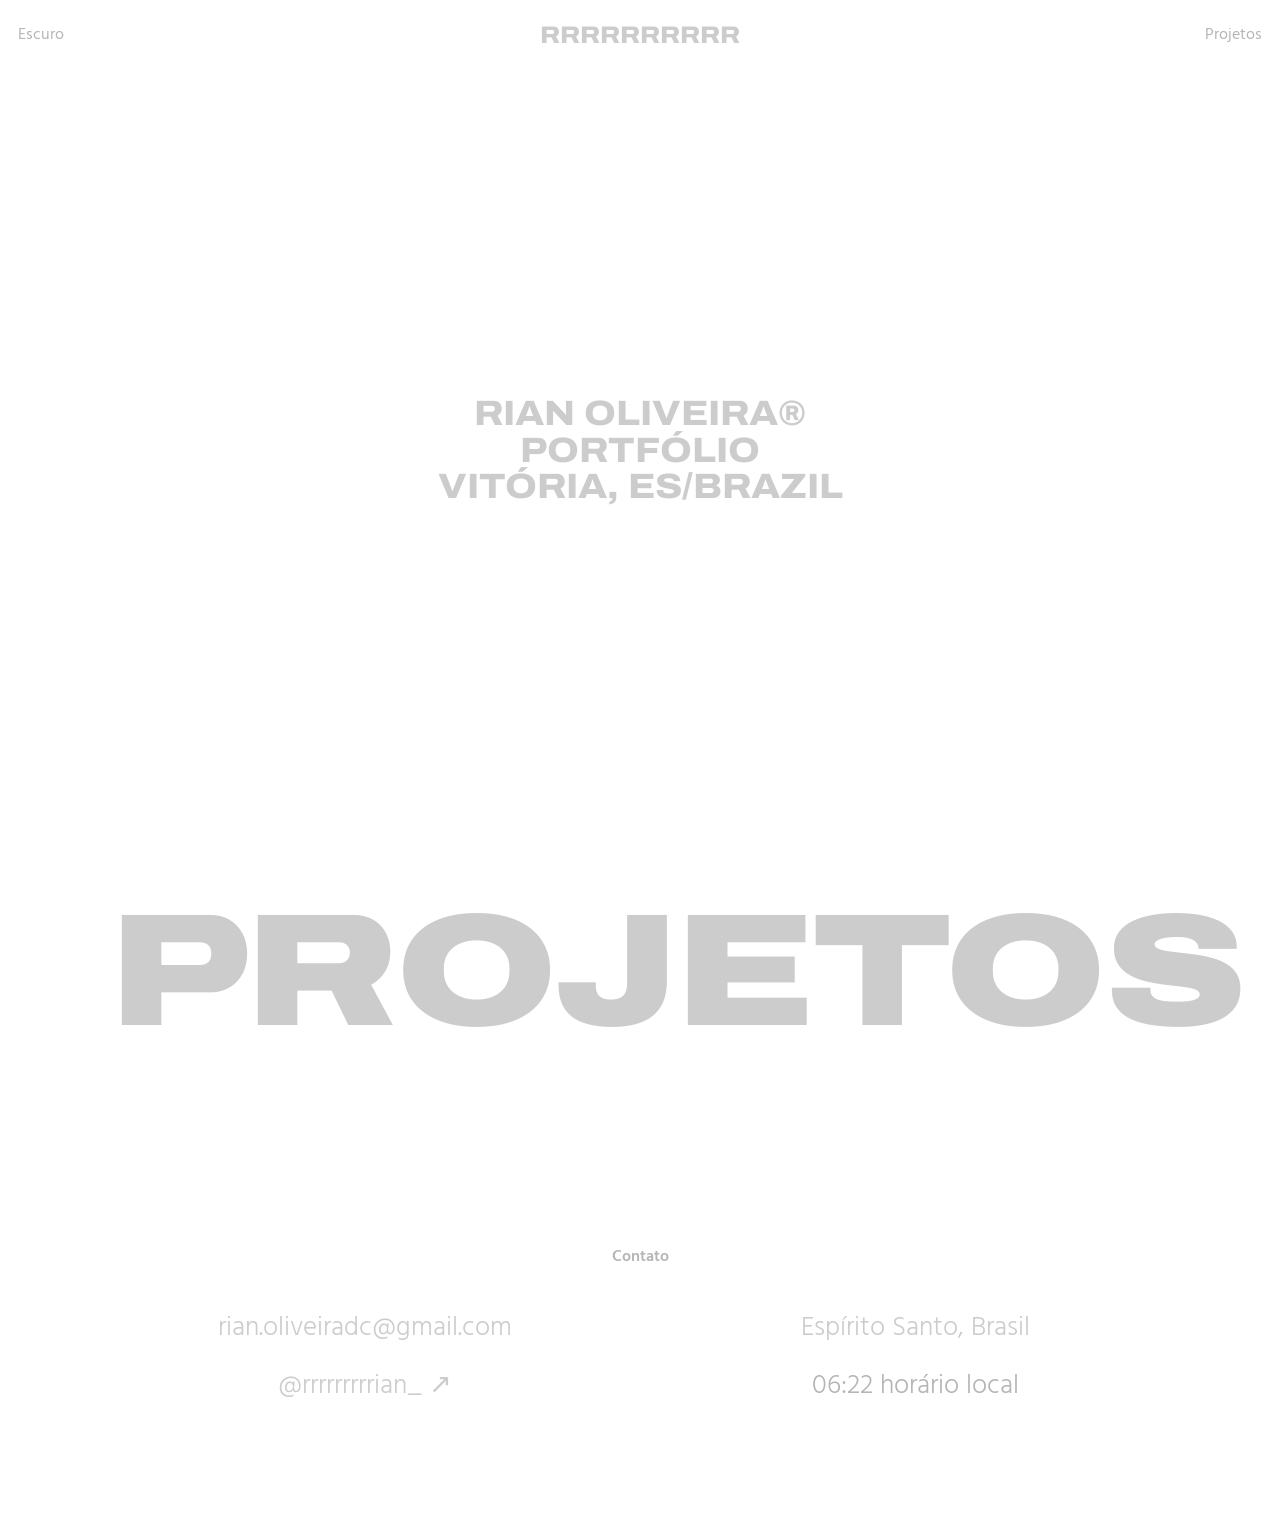
==== index.html @ 7801454f "Add files via upload" ====
<!DOCTYPE html>
<html lang="pt-BR">
<head>
<meta charset="UTF-8"><meta name="viewport" content="width=device-width, initial-scale=1">
<title>Rian Oliveira — Portfólio</title>
<link rel="preconnect" href="https://fonts.googleapis.com"><link rel="preconnect" href="https://fonts.gstatic.com" crossorigin><link href="https://fonts.googleapis.com/css2?family=Archivo:wdth,wght@100..125,100..900&family=Hind:wght@300;400;500;600&display=swap" rel="stylesheet">
<script>try{var t=localStorage.getItem("tema");if(t)document.documentElement.dataset.tema=t}catch(e){}</script>
<link rel="stylesheet" href="style.css">
</head>
<body>
<header class="nav">
  <button class="tema" id="tema" type="button" aria-label="Alternar entre tema claro e escuro">Escuro</button>
  <a class="logo" href="index.html" aria-label="Rian Oliveira, início">RRRRRRRRRR</a>
  <nav class="nav-dir"><a href="projetos.html">Projetos</a></nav>
</header>
<main>
  <section class="hero"><p>Rian Oliveira®<br>Portfólio<br>Vitória, ES/Brazil</p></section>
  <section class="cta"><a class="gigante" href="projetos.html" aria-label="Ver projetos">Projetos</a></section>
  <section class="contato" id="contato">
  <h2>Contato</h2>
  <div class="contato-grid">
    <div>
      <a href="mailto:rian.oliveiradc@gmail.com">rian.oliveiradc@gmail.com</a>
      <a href="https://instagram.com/rrrrrrrrrian_" target="_blank" rel="noopener">@rrrrrrrrrian_ ↗</a>
    </div>
    <div>
      <span>Espírito Santo, Brasil</span>
      <span class="hora" id="hora"></span>
    </div>
  </div>
</section>
</main>
<script src="dados.js"></script><script src="script.js"></script>
</body>
</html>
---- style.css ----
:root{color-scheme:light;--bg:#fff;--cinza:#ccc;--cinza-texto:#b5b5b5;--verde:#2f6b3a;--tinta:#1a1a1a;--placeholder:#eee;--inverso:#000;
--display:"Archivo",system-ui,sans-serif;--corpo:"Hind",system-ui,sans-serif}
:root[data-tema="escuro"]{color-scheme:dark;--bg:#111;--cinza:#444;--cinza-texto:#777;--tinta:#eee;--verde:#7bc489;--placeholder:#222;--inverso:#fff}
*{box-sizing:border-box;margin:0;padding:0}
html{scroll-behavior:smooth}
body{transition:background .3s,color .3s;background:var(--bg);color:var(--tinta);font-family:var(--corpo);min-height:100vh}
a{color:inherit;text-decoration:none}
:focus-visible{outline:2px solid var(--verde);outline-offset:3px}

/* navegação fixa */
.nav{position:fixed;inset:0 0 auto 0;background:var(--bg);display:grid;grid-template-columns:1fr auto 1fr;align-items:center;padding:22px 18px;z-index:10;font-size:1rem;pointer-events:none}
.nav a{pointer-events:auto;color:var(--cinza-texto);transition:color .2s}
.nav a:hover,.nav a[aria-current]{color:var(--inverso)}
.nav .logo{justify-self:center;font-family:var(--display);font-weight:800;font-stretch:112%;font-size:1.5rem;line-height:1;letter-spacing:0;color:var(--cinza)}
.nav .logo:hover{color:var(--inverso)}
.nav-dir{display:flex;gap:28px;pointer-events:none;align-items:center;justify-self:end}
.tema{justify-self:start;pointer-events:auto;background:none;border:0;font:inherit;color:var(--cinza-texto);cursor:pointer;transition:color .2s}
.tema:hover{color:var(--inverso)}

/* títulos gigantes */
.gigante{font-family:var(--display);font-weight:900;font-stretch:125%;text-transform:uppercase;
 color:var(--cinza);line-height:.9;letter-spacing:-.01em;font-size:clamp(3rem,13vw,10rem);transition:color .3s}
a.gigante:hover{color:var(--inverso)}

/* HOME */
.hero{height:100vh;display:grid;place-items:center;text-align:center}
.hero p{font-family:var(--display);font-weight:800;font-stretch:112%;text-transform:uppercase;
 color:var(--cinza);font-size:clamp(1.3rem,3vw,2.2rem);line-height:1.05}
.cta{max-width:1100px;margin:0 auto;padding:0 20px 80px;text-align:center}
.cta .gigante{display:block}

/* CONTATO */
.contato{max-width:1100px;margin:0 auto;padding:120px 20px 100px;text-align:center}
.contato h2{font-size:1rem;font-weight:600;color:var(--cinza-texto);margin-bottom:36px}
.contato-grid{justify-items:center;display:grid;grid-template-columns:1fr 1fr;gap:24px 40px;font-size:1.7rem;font-weight:300}
.contato-grid a,.contato-grid span{display:block;color:var(--cinza);margin-bottom:14px;transition:color .2s}
.contato-grid a:hover{color:var(--inverso)}
.contato-grid .hora{color:var(--cinza-texto)}

/* LISTA DE PROJETOS */
.pagina{max-width:1100px;margin:0 auto;padding:130px 20px 60px}
.grade{display:grid;grid-template-columns:repeat(auto-fill,minmax(300px,1fr));gap:40px 24px;margin-top:70px}
.card{display:block}
.card .capa{aspect-ratio:4/3;background:var(--placeholder);overflow:hidden}
.card .capa img{width:100%;height:100%;object-fit:cover;transition:transform .5s,filter .3s;filter:grayscale(1)}
.card:hover .capa img{transform:scale(1.04);filter:none}
.card h3{font-family:var(--display);font-weight:800;font-stretch:110%;text-transform:uppercase;
 font-size:1.25rem;margin-top:14px;color:var(--tinta)}
.card p{color:var(--cinza-texto);font-size:1.05rem}

/* PROJETO INDIVIDUAL */
.proj-topo{display:flex;flex-wrap:wrap;gap:12px 60px;margin:40px 0 50px;font-size:1.2rem;color:var(--cinza-texto)}
.proj-topo strong{display:block;color:var(--tinta);font-weight:500}
.proj-desc{max-width:62ch;font-size:1.35rem;line-height:1.5;font-weight:300;margin-bottom:60px}
.proj-imgs{display:grid;gap:24px}
.proj-imgs img{width:100%;display:block;background:var(--placeholder)}
.proj-nav{display:flex;justify-content:space-between;margin:80px 0 0;padding-top:24px;border-top:1px solid var(--cinza);font-size:1.3rem}
.proj-nav a{color:var(--cinza-texto)}.proj-nav a:hover{color:var(--inverso)}
.vazio{color:var(--cinza-texto);font-size:1.3rem;margin-top:60px}

@media (max-width:640px){.nav{padding:18px 12px;font-size:.85rem}.nav .logo{font-size:1rem}.nav-dir{gap:12px}.contato-grid{grid-template-columns:1fr;font-size:1.4rem}.nav-dir{gap:18px}}
@media (prefers-reduced-motion:reduce){*{transition:none!important}html{scroll-behavior:auto}}
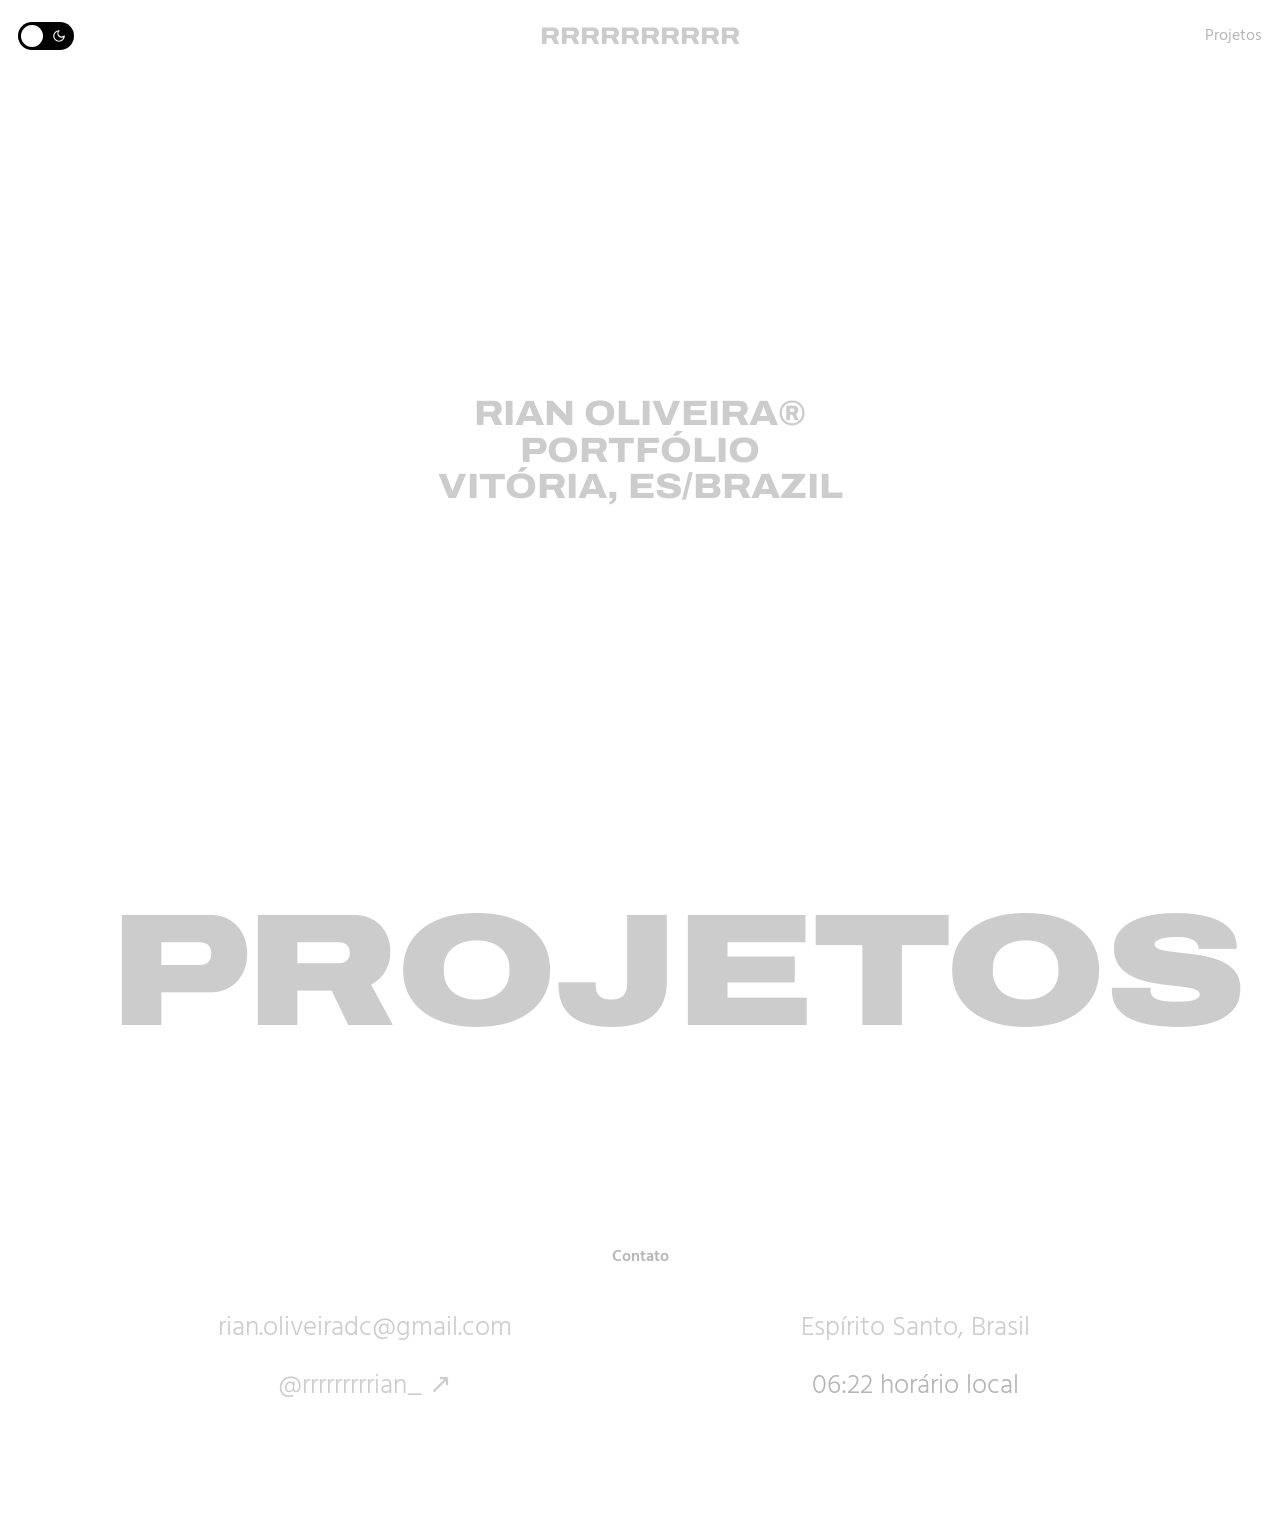
==== commit 8b69d552: "Add files via upload" ====
--- a/index.html
+++ b/index.html
@@ -9,7 +9,11 @@
 </head>
 <body>
 <header class="nav">
-  <button class="tema" id="tema" type="button" aria-label="Alternar entre tema claro e escuro">Escuro</button>
+  <button class="tema" id="tema" type="button" role="switch" aria-checked="false" aria-label="Tema escuro">
+    <svg class="ic lua" viewBox="0 0 24 24" aria-hidden="true"><path d="M12 3a6 6 0 0 0 9 9 9 9 0 1 1-9-9Z"/></svg>
+    <svg class="ic sol" viewBox="0 0 24 24" aria-hidden="true"><circle cx="12" cy="12" r="4"/><path d="M12 2v2M12 20v2M4.9 4.9l1.4 1.4M17.7 17.7l1.4 1.4M2 12h2M20 12h2M4.9 19.1l1.4-1.4M17.7 6.3l1.4-1.4"/></svg>
+    <span class="bola"></span>
+  </button>
   <a class="logo" href="index.html" aria-label="Rian Oliveira, início">RRRRRRRRRR</a>
   <nav class="nav-dir"><a href="projetos.html">Projetos</a></nav>
 </header>
--- a/style.css
+++ b/style.css
@@ -14,8 +14,14 @@
 .nav .logo{justify-self:center;font-family:var(--display);font-weight:800;font-stretch:112%;font-size:1.5rem;line-height:1;letter-spacing:0;color:var(--cinza)}
 .nav .logo:hover{color:var(--inverso)}
 .nav-dir{display:flex;gap:28px;pointer-events:none;align-items:center;justify-self:end}
-.tema{justify-self:start;pointer-events:auto;background:none;border:0;font:inherit;color:var(--cinza-texto);cursor:pointer;transition:color .2s}
-.tema:hover{color:var(--inverso)}
+.tema{justify-self:start;pointer-events:auto;position:relative;width:56px;height:28px;border:0;border-radius:99px;background:var(--inverso);cursor:pointer;padding:0;transition:transform .2s}
+.tema:hover{transform:scale(1.06)}
+.tema .bola{position:absolute;top:3px;left:3px;width:22px;height:22px;border-radius:50%;background:var(--bg);transition:transform .35s cubic-bezier(.6,0,.2,1)}
+.tema .ic{position:absolute;top:7px;width:14px;height:14px;fill:none;stroke:var(--bg);stroke-width:2;stroke-linecap:round;stroke-linejoin:round;transition:opacity .25s}
+.tema .lua{right:8px}.tema .sol{left:8px;opacity:0}
+:root[data-tema="escuro"] .tema .bola{transform:translateX(28px)}
+:root[data-tema="escuro"] .tema .lua{opacity:0}
+:root[data-tema="escuro"] .tema .sol{opacity:1}
 
 /* títulos gigantes */
 .gigante{font-family:var(--display);font-weight:900;font-stretch:125%;text-transform:uppercase;
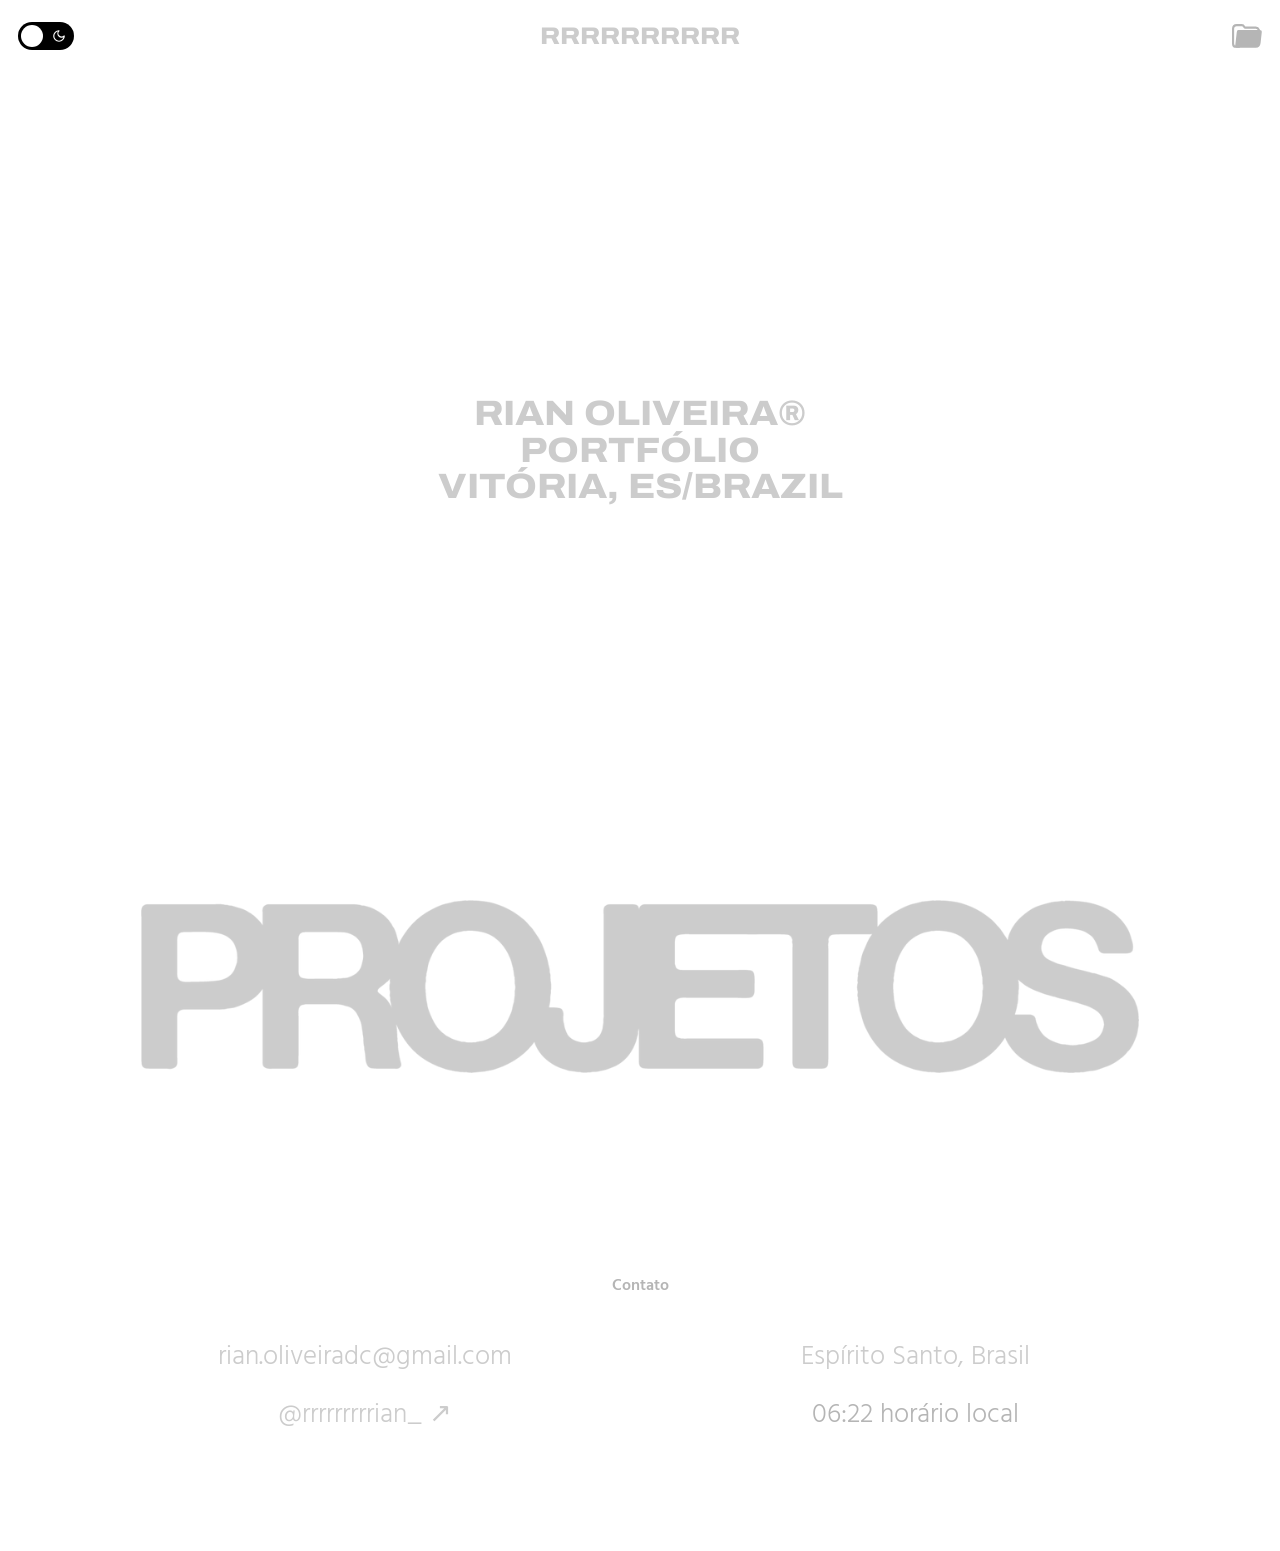
==== commit 0055594a: "Add files via upload" ====
--- a/index.html
+++ b/index.html
@@ -15,11 +15,11 @@
     <span class="bola"></span>
   </button>
   <a class="logo" href="index.html" aria-label="Rian Oliveira, início">RRRRRRRRRR</a>
-  <nav class="nav-dir"><a href="projetos.html">Projetos</a></nav>
+  <nav class="nav-dir"><a class="icone" href="projetos.html" aria-label="Projetos"><svg viewBox="0 0 252 202" aria-hidden="true"><path class="traco" d="M60 191H34Q9 191 9 165V40Q9 9 40 9H82Q96 9 102 22L104 27Q107 31 113 31H200Q218 31 226 50"/><path d="M52 50H232Q252 50 250 70L240 160Q236 200 200 200H40Q22 200 28 175L40 70Q42 50 52 50Z"/></svg></a></nav>
 </header>
 <main>
   <section class="hero"><p>Rian Oliveira®<br>Portfólio<br>Vitória, ES/Brazil</p></section>
-  <section class="cta"><a class="gigante" href="projetos.html" aria-label="Ver projetos">Projetos</a></section>
+  <section class="cta"><a class="titulo-img" href="projetos.html" aria-label="Ver projetos"></a></section>
   <section class="contato" id="contato">
   <h2>Contato</h2>
   <div class="contato-grid">
--- a/style.css
+++ b/style.css
@@ -10,10 +10,14 @@
 /* navegação fixa */
 .nav{position:fixed;inset:0 0 auto 0;background:var(--bg);display:grid;grid-template-columns:1fr auto 1fr;align-items:center;padding:22px 18px;z-index:10;font-size:1rem;pointer-events:none}
 .nav a{pointer-events:auto;color:var(--cinza-texto);transition:color .2s}
-.nav a:hover,.nav a[aria-current]{color:var(--inverso)}
+.nav a:hover{color:var(--inverso)}
 .nav .logo{justify-self:center;font-family:var(--display);font-weight:800;font-stretch:112%;font-size:1.5rem;line-height:1;letter-spacing:0;color:var(--cinza)}
 .nav .logo:hover{color:var(--inverso)}
 .nav-dir{display:flex;gap:28px;pointer-events:none;align-items:center;justify-self:end}
+.nav .icone{display:block;width:30px;color:var(--cinza-texto);transition:color .2s,transform .2s}
+.nav .icone svg{display:block;width:100%;height:auto;fill:currentColor}
+.nav .icone .traco{fill:none;stroke:currentColor;stroke-width:18;stroke-linecap:round;stroke-linejoin:round}
+.nav .icone:hover,.nav .icone:focus-visible{color:var(--inverso);transform:translateY(-2px)}
 .tema{justify-self:start;pointer-events:auto;position:relative;width:56px;height:28px;border:0;border-radius:99px;background:var(--inverso);cursor:pointer;padding:0;transition:transform .2s}
 .tema:hover{transform:scale(1.06)}
 .tema .bola{position:absolute;top:3px;left:3px;width:22px;height:22px;border-radius:50%;background:var(--bg);transition:transform .35s cubic-bezier(.6,0,.2,1)}
@@ -27,6 +31,12 @@
 .gigante{font-family:var(--display);font-weight:900;font-stretch:125%;text-transform:uppercase;
  color:var(--cinza);line-height:.9;letter-spacing:-.01em;font-size:clamp(3rem,13vw,10rem);transition:color .3s}
 a.gigante:hover{color:var(--inverso)}
+
+/* título "PROJETOS" em imagem (usada como máscara: segue as cores e o tema do site) */
+.titulo-img{--titulo-img:url("[data-uri]");display:block;width:min(100%,1000px);aspect-ratio:1600/277;margin:0 auto;background-color:var(--cinza);
+ -webkit-mask:var(--titulo-img) center/contain no-repeat;mask:var(--titulo-img) center/contain no-repeat;transition:background-color .3s}
+a.titulo-img:hover,a.titulo-img:focus-visible{background-color:var(--inverso)}
+.sr{position:absolute;width:1px;height:1px;overflow:hidden;clip:rect(0 0 0 0);white-space:nowrap}
 
 /* HOME */
 .hero{height:100vh;display:grid;place-items:center;text-align:center}
@@ -45,7 +55,7 @@
 
 /* LISTA DE PROJETOS */
 .pagina{max-width:1100px;margin:0 auto;padding:130px 20px 60px}
-.grade{display:grid;grid-template-columns:repeat(auto-fill,minmax(300px,1fr));gap:40px 24px;margin-top:70px}
+.grade{display:grid;grid-template-columns:repeat(auto-fill,minmax(300px,1fr));gap:40px 24px}
 .card{display:block}
 .card .capa{aspect-ratio:4/3;background:var(--placeholder);overflow:hidden}
 .card .capa img{width:100%;height:100%;object-fit:cover;transition:transform .5s,filter .3s;filter:grayscale(1)}
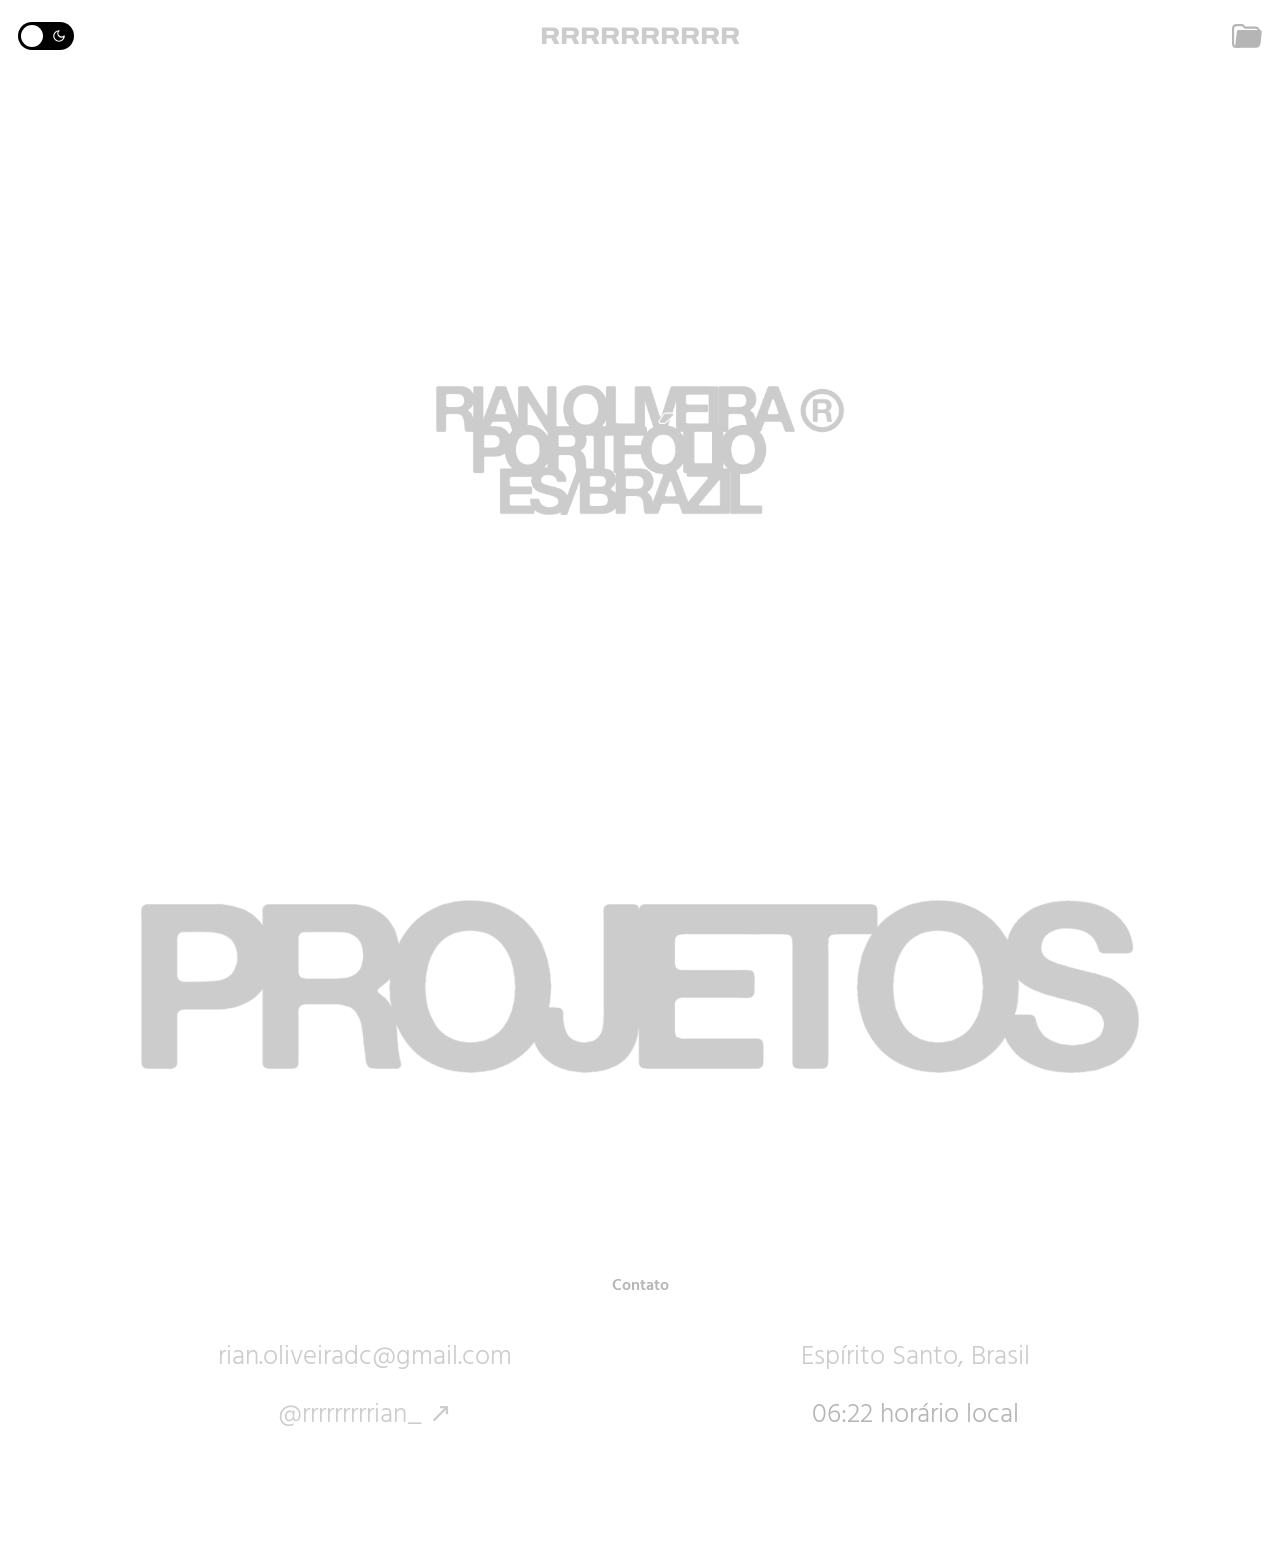
==== commit 0a20ef60: "Add files via upload" ====
--- a/index.html
+++ b/index.html
@@ -18,7 +18,7 @@
   <nav class="nav-dir"><a class="icone" href="projetos.html" aria-label="Projetos"><svg viewBox="0 0 252 202" aria-hidden="true"><path class="traco" d="M60 191H34Q9 191 9 165V40Q9 9 40 9H82Q96 9 102 22L104 27Q107 31 113 31H200Q218 31 226 50"/><path d="M52 50H232Q252 50 250 70L240 160Q236 200 200 200H40Q22 200 28 175L40 70Q42 50 52 50Z"/></svg></a></nav>
 </header>
 <main>
-  <section class="hero"><p>Rian Oliveira®<br>Portfólio<br>Vitória, ES/Brazil</p></section>
+  <section class="hero"><div class="hero-img" role="img" aria-label="Rian Oliveira, portfólio, ES/Brazil"></div></section>
   <section class="cta"><a class="titulo-img" href="projetos.html" aria-label="Ver projetos"></a></section>
   <section class="contato" id="contato">
   <h2>Contato</h2>
--- a/style.css
+++ b/style.css
@@ -39,9 +39,9 @@
 .sr{position:absolute;width:1px;height:1px;overflow:hidden;clip:rect(0 0 0 0);white-space:nowrap}
 
 /* HOME */
+.hero-img{--hero-img:url("[data-uri]");width:min(88%,clamp(240px,32vw,420px));aspect-ratio:1200/382;background-color:var(--cinza);
+ -webkit-mask:var(--hero-img) center/contain no-repeat;mask:var(--hero-img) center/contain no-repeat;transition:background-color .3s}
 .hero{height:100vh;display:grid;place-items:center;text-align:center}
-.hero p{font-family:var(--display);font-weight:800;font-stretch:112%;text-transform:uppercase;
- color:var(--cinza);font-size:clamp(1.3rem,3vw,2.2rem);line-height:1.05}
 .cta{max-width:1100px;margin:0 auto;padding:0 20px 80px;text-align:center}
 .cta .gigante{display:block}
 
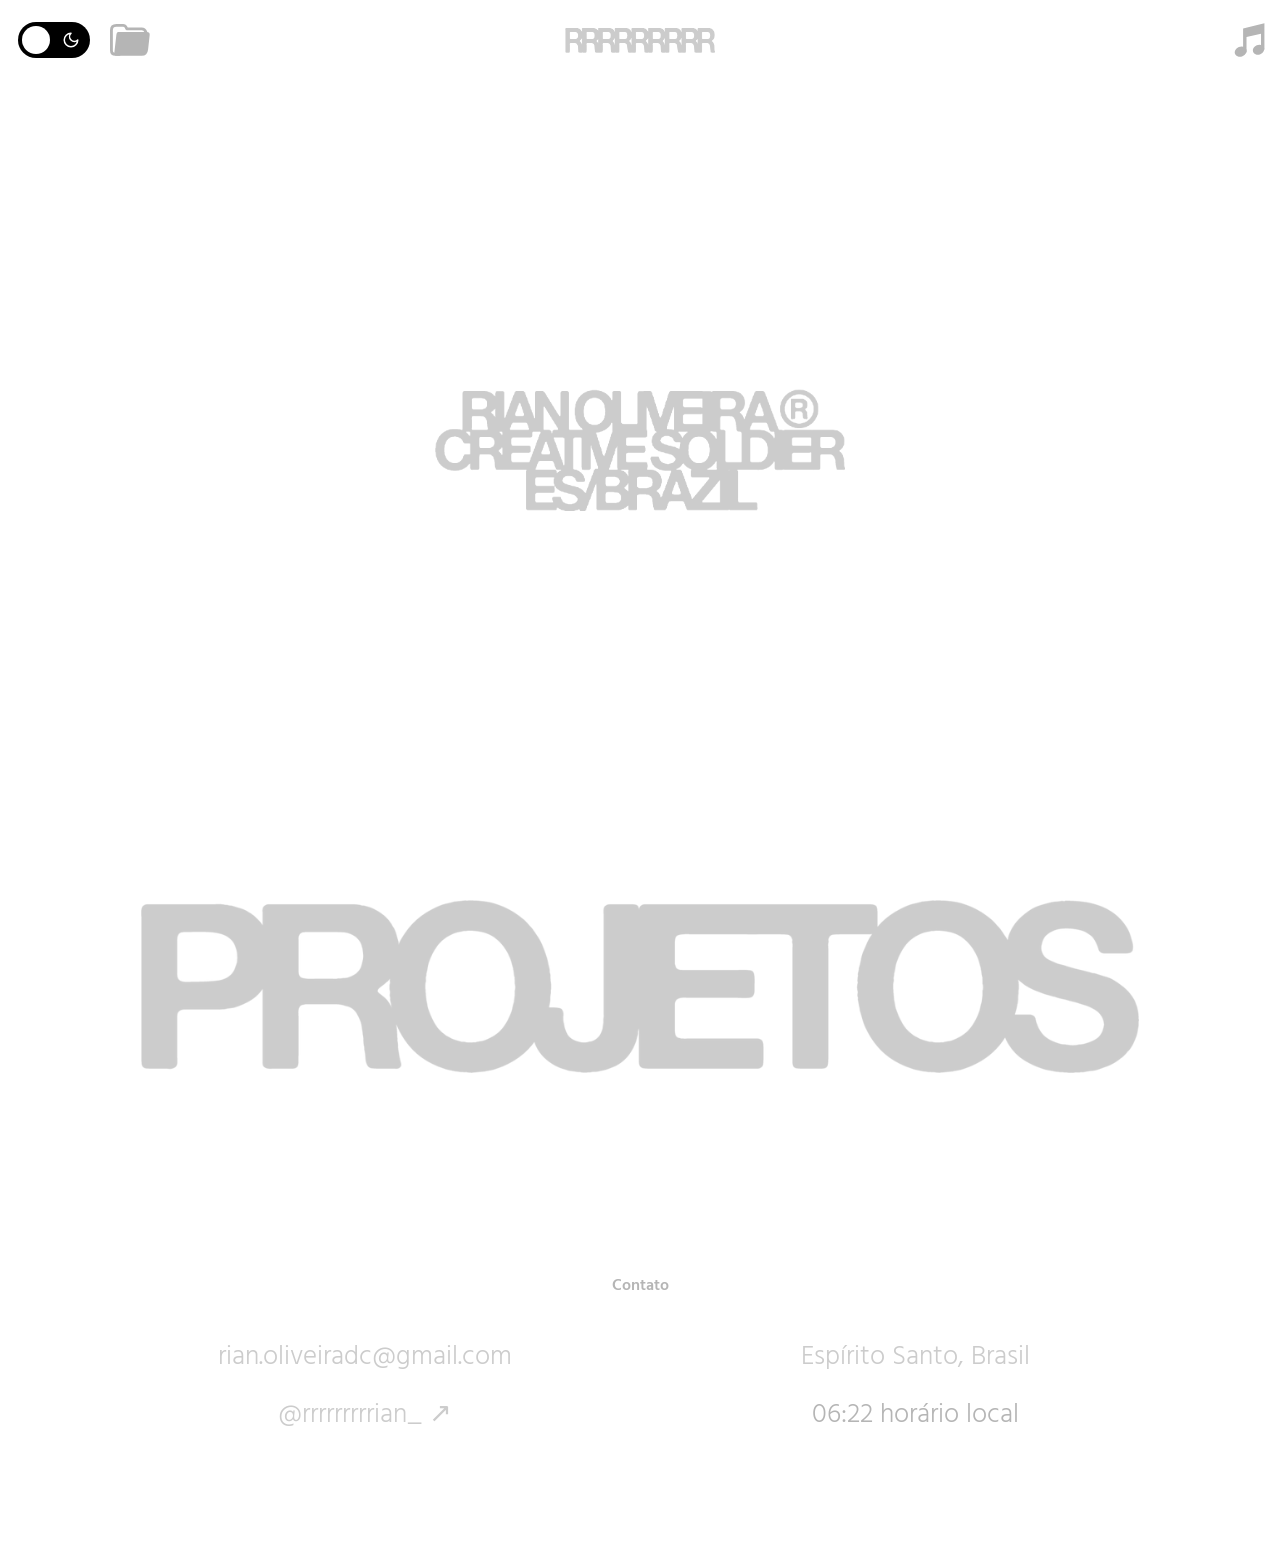
==== commit 53af1f49: "Add files via upload" ====
--- a/index.html
+++ b/index.html
@@ -9,13 +9,15 @@
 </head>
 <body>
 <header class="nav">
-  <button class="tema" id="tema" type="button" role="switch" aria-checked="false" aria-label="Tema escuro">
-    <svg class="ic lua" viewBox="0 0 24 24" aria-hidden="true"><path d="M12 3a6 6 0 0 0 9 9 9 9 0 1 1-9-9Z"/></svg>
-    <svg class="ic sol" viewBox="0 0 24 24" aria-hidden="true"><circle cx="12" cy="12" r="4"/><path d="M12 2v2M12 20v2M4.9 4.9l1.4 1.4M17.7 17.7l1.4 1.4M2 12h2M20 12h2M4.9 19.1l1.4-1.4M17.7 6.3l1.4-1.4"/></svg>
-    <span class="bola"></span>
-  </button>
+  <div class="nav-esq">
+    <button class="tema" id="tema" type="button" role="switch" aria-checked="false" aria-label="Tema escuro">
+      <svg class="ic lua" viewBox="0 0 24 24" aria-hidden="true"><path d="M12 3a6 6 0 0 0 9 9 9 9 0 1 1-9-9Z"/></svg>
+      <svg class="ic sol" viewBox="0 0 24 24" aria-hidden="true"><circle cx="12" cy="12" r="4"/><path d="M12 2v2M12 20v2M4.9 4.9l1.4 1.4M17.7 17.7l1.4 1.4M2 12h2M20 12h2M4.9 19.1l1.4-1.4M17.7 6.3l1.4-1.4"/></svg>
+      <span class="bola"></span>
+    </button>
+  <nav class="nav-dir"><a class="icone" href="projetos.html" aria-label="Projetos"><svg viewBox="0 0 252 202" aria-hidden="true"><path class="traco" d="M60 191H34Q9 191 9 165V40Q9 9 40 9H82Q96 9 102 22L104 27Q107 31 113 31H200Q218 31 226 50"/><path d="M52 50H232Q252 50 250 70L240 160Q236 200 200 200H40Q22 200 28 175L40 70Q42 50 52 50Z"/></svg></a></nav>
+  </div>
   <a class="logo" href="index.html" aria-label="Rian Oliveira, início">RRRRRRRRRR</a>
-  <nav class="nav-dir"><a class="icone" href="projetos.html" aria-label="Projetos"><svg viewBox="0 0 252 202" aria-hidden="true"><path class="traco" d="M60 191H34Q9 191 9 165V40Q9 9 40 9H82Q96 9 102 22L104 27Q107 31 113 31H200Q218 31 226 50"/><path d="M52 50H232Q252 50 250 70L240 160Q236 200 200 200H40Q22 200 28 175L40 70Q42 50 52 50Z"/></svg></a></nav>
 </header>
 <main>
   <section class="hero"><div class="hero-img" role="img" aria-label="Rian Oliveira, portfólio, ES/Brazil"></div></section>
@@ -34,6 +36,14 @@
   </div>
 </section>
 </main>
+<div class="player" id="player">
+  <div class="player-painel" id="player-painel">
+    <iframe data-src="https://open.spotify.com/embed/track/5X69MOmlbEJQA49rwn2tjd?utm_source=generator&si=858e4357aa304d0c" width="100%" height="352" frameBorder="0" allowfullscreen="" allow="autoplay; clipboard-write; encrypted-media; fullscreen; picture-in-picture" title="Música no Spotify"></iframe>
+  </div>
+  <button class="player-btn" type="button" aria-expanded="false" aria-controls="player-painel" aria-label="Abrir player de música" title="Clique para abrir. Arraste para mover.">
+    <svg viewBox="186 196 308 338" style="width:33px;height:36px;fill:currentColor;stroke:none;pointer-events:none" aria-hidden="true"><path d="M280 258L480 208V455H448V306L312 338V480H280Z"/><ellipse cx="257" cy="474" rx="57" ry="46" transform="rotate(-22 257 474)"/><ellipse cx="425" cy="456" rx="55" ry="45" transform="rotate(-22 425 456)"/></svg>
+  </button>
+</div>
 <script src="dados.js"></script><script src="script.js"></script>
 </body>
 </html>
--- a/style.css
+++ b/style.css
@@ -11,19 +11,20 @@
 .nav{position:fixed;inset:0 0 auto 0;background:var(--bg);display:grid;grid-template-columns:1fr auto 1fr;align-items:center;padding:22px 18px;z-index:10;font-size:1rem;pointer-events:none}
 .nav a{pointer-events:auto;color:var(--cinza-texto);transition:color .2s}
 .nav a:hover{color:var(--inverso)}
-.nav .logo{justify-self:center;font-family:var(--display);font-weight:800;font-stretch:112%;font-size:1.5rem;line-height:1;letter-spacing:0;color:var(--cinza)}
-.nav .logo:hover{color:var(--inverso)}
+.nav .logo{--logo:url("[data-uri]");justify-self:center;display:block;width:150px;aspect-ratio:1080/180;font-size:0;line-height:0;color:transparent;background-color:var(--cinza);-webkit-mask:var(--logo) center/contain no-repeat;mask:var(--logo) center/contain no-repeat;transition:background-color .2s}
+.nav .logo:hover{background-color:var(--inverso)}
 .nav-dir{display:flex;gap:28px;pointer-events:none;align-items:center;justify-self:end}
-.nav .icone{display:block;width:30px;color:var(--cinza-texto);transition:color .2s,transform .2s}
+.nav .icone{display:block;width:40px;color:var(--cinza-texto);transition:color .2s,transform .2s}
 .nav .icone svg{display:block;width:100%;height:auto;fill:currentColor}
 .nav .icone .traco{fill:none;stroke:currentColor;stroke-width:18;stroke-linecap:round;stroke-linejoin:round}
 .nav .icone:hover,.nav .icone:focus-visible{color:var(--inverso);transform:translateY(-2px)}
-.tema{justify-self:start;pointer-events:auto;position:relative;width:56px;height:28px;border:0;border-radius:99px;background:var(--inverso);cursor:pointer;padding:0;transition:transform .2s}
+.nav-esq{display:flex;align-items:center;gap:20px;justify-self:start;pointer-events:none}
+.tema{pointer-events:auto;position:relative;width:72px;height:36px;border:0;border-radius:99px;background:var(--inverso);cursor:pointer;padding:0;transition:transform .2s}
 .tema:hover{transform:scale(1.06)}
-.tema .bola{position:absolute;top:3px;left:3px;width:22px;height:22px;border-radius:50%;background:var(--bg);transition:transform .35s cubic-bezier(.6,0,.2,1)}
-.tema .ic{position:absolute;top:7px;width:14px;height:14px;fill:none;stroke:var(--bg);stroke-width:2;stroke-linecap:round;stroke-linejoin:round;transition:opacity .25s}
-.tema .lua{right:8px}.tema .sol{left:8px;opacity:0}
-:root[data-tema="escuro"] .tema .bola{transform:translateX(28px)}
+.tema .bola{position:absolute;top:4px;left:4px;width:28px;height:28px;border-radius:50%;background:var(--bg);transition:transform .35s cubic-bezier(.6,0,.2,1)}
+.tema .ic{position:absolute;top:9px;width:18px;height:18px;fill:none;stroke:var(--bg);stroke-width:2;stroke-linecap:round;stroke-linejoin:round;transition:opacity .25s}
+.tema .lua{right:10px}.tema .sol{left:10px;opacity:0}
+:root[data-tema="escuro"] .tema .bola{transform:translateX(36px)}
 :root[data-tema="escuro"] .tema .lua{opacity:0}
 :root[data-tema="escuro"] .tema .sol{opacity:1}
 
@@ -39,11 +40,32 @@
 .sr{position:absolute;width:1px;height:1px;overflow:hidden;clip:rect(0 0 0 0);white-space:nowrap}
 
 /* HOME */
-.hero-img{--hero-img:url("[data-uri]");width:min(88%,clamp(240px,32vw,420px));aspect-ratio:1200/382;background-color:var(--cinza);
+.hero-img{--hero-img:url("[data-uri]");width:min(88%,clamp(240px,32vw,420px));aspect-ratio:1131/336;background-color:var(--cinza);
  -webkit-mask:var(--hero-img) center/contain no-repeat;mask:var(--hero-img) center/contain no-repeat;transition:background-color .3s}
 .hero{height:100vh;display:grid;place-items:center;text-align:center}
 .cta{max-width:1100px;margin:0 auto;padding:0 20px 80px;text-align:center}
 .cta .gigante{display:block}
+
+/* PLAYER FLUTUANTE (Spotify) — arraste o botão para mudar de lugar */
+.player{-webkit-user-select:none;user-select:none;-webkit-user-drag:none;position:fixed;right:5px;top:14px;width:52px;height:52px;z-index:20;touch-action:none}
+.player-btn{width:52px;height:52px;border:0;background:none;color:var(--cinza-texto);cursor:grab;display:grid;place-items:center;padding:0;transition:transform .2s,color .2s;touch-action:none}
+.player-btn:hover,.player-btn:focus-visible{color:var(--inverso);transform:scale(1.08)}
+.player.arrastando .player-btn{cursor:grabbing;transform:scale(1.08)}
+.player-btn svg{width:33px;height:36px;fill:currentColor;stroke:none;pointer-events:none}
+.player.aberto .player-btn{color:var(--inverso)}
+.player-painel{position:absolute;bottom:calc(100% + 12px);right:0;width:min(340px,calc(100vw - 36px));box-sizing:border-box;padding:12px;border-radius:26px;
+ background:linear-gradient(135deg,rgba(255,255,255,.62),rgba(255,255,255,.22));border:1px solid rgba(255,255,255,.7);
+ -webkit-backdrop-filter:blur(26px) saturate(1.5);backdrop-filter:blur(26px) saturate(1.5);
+ box-shadow:inset 0 1px 0 rgba(255,255,255,.8),0 24px 60px rgba(0,0,0,.22);
+ opacity:0;visibility:hidden;transform:translateY(12px);transition:opacity .25s,transform .25s,visibility 0s .25s}
+:root[data-tema="escuro"] .player-painel{background:linear-gradient(135deg,rgba(255,255,255,.18),rgba(255,255,255,.05));border-color:rgba(255,255,255,.2);box-shadow:inset 0 1px 0 rgba(255,255,255,.25),0 24px 60px rgba(0,0,0,.6)}
+.player.abaixo .player-painel{bottom:auto;top:calc(100% + 12px);transform:translateY(-12px)}
+.player.esq .player-painel{right:auto;left:0}
+.player.aberto .player-painel{opacity:1;visibility:visible;transform:none;transition:opacity .25s,transform .25s}
+.player.arrastando .player-painel{transition:none;pointer-events:none}
+.player-capa{position:fixed;inset:0;z-index:19;cursor:grabbing;touch-action:none}
+.player-capa[hidden]{display:none}
+.player-painel iframe{display:block;border:0;width:100%;height:352px;border-radius:16px}
 
 /* CONTATO */
 .contato{max-width:1100px;margin:0 auto;padding:120px 20px 100px;text-align:center}
@@ -74,5 +96,5 @@
 .proj-nav a{color:var(--cinza-texto)}.proj-nav a:hover{color:var(--inverso)}
 .vazio{color:var(--cinza-texto);font-size:1.3rem;margin-top:60px}
 
-@media (max-width:640px){.nav{padding:18px 12px;font-size:.85rem}.nav .logo{font-size:1rem}.nav-dir{gap:12px}.contato-grid{grid-template-columns:1fr;font-size:1.4rem}.nav-dir{gap:18px}}
+@media (max-width:640px){.player{right:0;top:10px}.nav{padding:18px 12px;font-size:.85rem}.nav .logo{width:110px}.nav-dir{gap:12px}.contato-grid{grid-template-columns:1fr;font-size:1.4rem}.nav-dir{gap:18px}}
 @media (prefers-reduced-motion:reduce){*{transition:none!important}html{scroll-behavior:auto}}
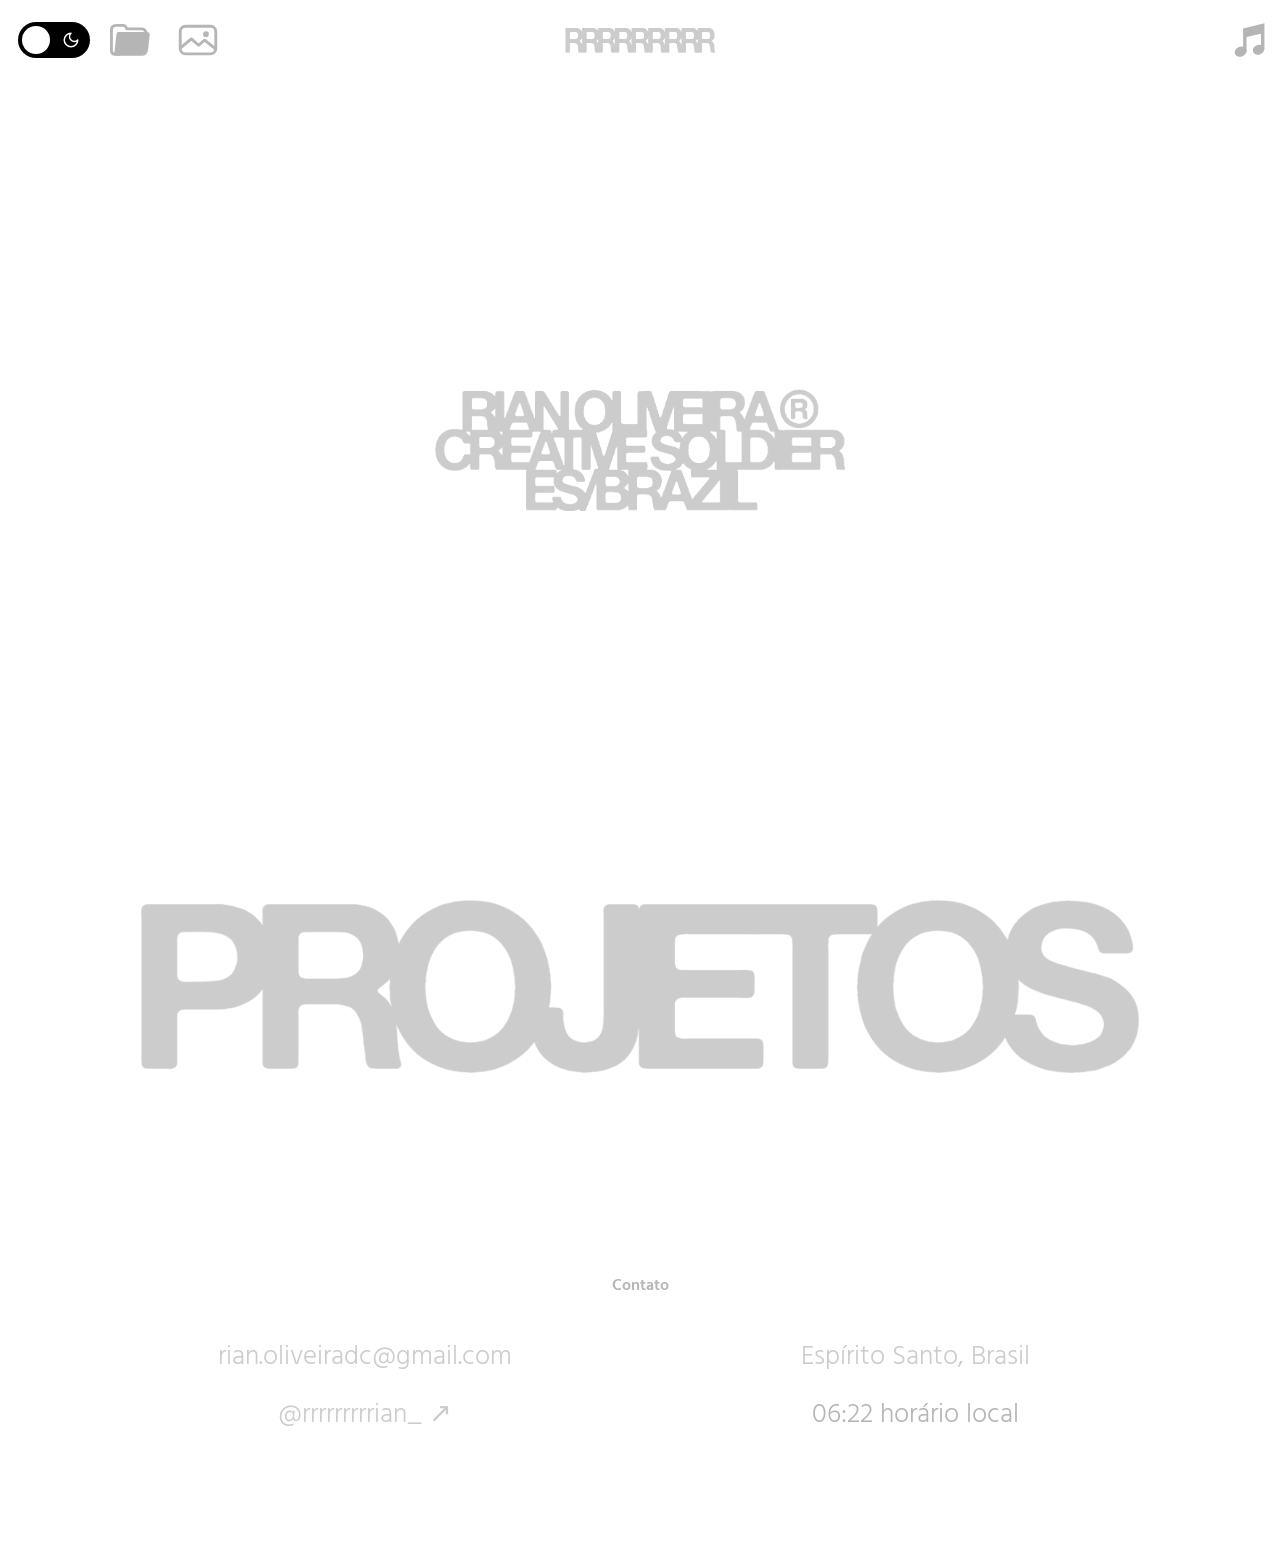
==== commit 411f706d: "Add files via upload" ====
--- a/index.html
+++ b/index.html
@@ -4,7 +4,7 @@
 <meta charset="UTF-8"><meta name="viewport" content="width=device-width, initial-scale=1">
 <title>Rian Oliveira — Portfólio</title>
 <link rel="preconnect" href="https://fonts.googleapis.com"><link rel="preconnect" href="https://fonts.gstatic.com" crossorigin><link href="https://fonts.googleapis.com/css2?family=Archivo:wdth,wght@100..125,100..900&family=Hind:wght@300;400;500;600&display=swap" rel="stylesheet">
-<script>try{var t=localStorage.getItem("tema");if(t)document.documentElement.dataset.tema=t}catch(e){}</script>
+<script>try{var t=localStorage.getItem("tema");if(t)document.documentElement.dataset.tema=t}catch(e){}try{var f=localStorage.getItem("fundo");if(/^1$/.test(f))document.documentElement.dataset.fundo=f}catch(e){}</script>
 <link rel="stylesheet" href="style.css">
 </head>
 <body>
@@ -15,10 +15,14 @@
       <svg class="ic sol" viewBox="0 0 24 24" aria-hidden="true"><circle cx="12" cy="12" r="4"/><path d="M12 2v2M12 20v2M4.9 4.9l1.4 1.4M17.7 17.7l1.4 1.4M2 12h2M20 12h2M4.9 19.1l1.4-1.4M17.7 6.3l1.4-1.4"/></svg>
       <span class="bola"></span>
     </button>
-  <nav class="nav-dir"><a class="icone" href="projetos.html" aria-label="Projetos"><svg viewBox="0 0 252 202" aria-hidden="true"><path class="traco" d="M60 191H34Q9 191 9 165V40Q9 9 40 9H82Q96 9 102 22L104 27Q107 31 113 31H200Q218 31 226 50"/><path d="M52 50H232Q252 50 250 70L240 160Q236 200 200 200H40Q22 200 28 175L40 70Q42 50 52 50Z"/></svg></a></nav>
+  <nav class="nav-dir"><a class="icone" href="projetos.html" aria-label="Projetos"><svg viewBox="0 0 252 202" aria-hidden="true"><path class="traco" d="M60 191H34Q9 191 9 165V40Q9 9 40 9H82Q96 9 102 22L104 27Q107 31 113 31H200Q218 31 226 50"/><path d="M52 50H232Q252 50 250 70L240 160Q236 200 200 200H40Q22 200 28 175L40 70Q42 50 52 50Z"/></svg></a><button class="icone" id="fundo" type="button" aria-haspopup="true" aria-expanded="false" aria-controls="fundos-menu" aria-label="Escolher plano de fundo" title="Plano de fundo"><svg viewBox="0 0 252 202" aria-hidden="true"><rect class="traco" x="14" y="14" width="224" height="174" rx="34"/><path class="traco" d="M14 152L84 94L130 134L168 102L238 158"/><circle cx="176" cy="64" r="18"/></svg></button></nav>
   </div>
   <a class="logo" href="index.html" aria-label="Rian Oliveira, início">RRRRRRRRRR</a>
 </header>
+<div class="fundos-menu" id="fundos-menu" role="group" aria-label="Plano de fundo">
+  <button class="fundo-op fundo-normal" type="button" data-fundo="" aria-pressed="true" aria-label="Sem plano de fundo (normal)" title="Normal"><span>Normal</span></button>
+  <button class="fundo-op" type="button" data-fundo="1" aria-pressed="false" aria-label="Plano de fundo 1" title="Fundo 1"></button>
+</div>
 <main>
   <section class="hero"><div class="hero-img" role="img" aria-label="Rian Oliveira, portfólio, ES/Brazil"></div></section>
   <section class="cta"><a class="titulo-img" href="projetos.html" aria-label="Ver projetos"></a></section>
@@ -38,7 +42,7 @@
 </main>
 <div class="player" id="player">
   <div class="player-painel" id="player-painel">
-    <iframe data-src="https://open.spotify.com/embed/track/5X69MOmlbEJQA49rwn2tjd?utm_source=generator&si=858e4357aa304d0c" width="100%" height="352" frameBorder="0" allowfullscreen="" allow="autoplay; clipboard-write; encrypted-media; fullscreen; picture-in-picture" title="Música no Spotify"></iframe>
+    <iframe data-src="https://open.spotify.com/embed/playlist/2ju4wJBuf27lV4EGHZLyc4?utm_source=generator&si=1a62232ae7144863" width="100%" height="352" frameBorder="0" allowfullscreen="" allow="autoplay; clipboard-write; encrypted-media; fullscreen; picture-in-picture" title="Música no Spotify"></iframe>
   </div>
   <button class="player-btn" type="button" aria-expanded="false" aria-controls="player-painel" aria-label="Abrir player de música" title="Clique para abrir. Arraste para mover.">
     <svg viewBox="186 196 308 338" style="width:33px;height:36px;fill:currentColor;stroke:none;pointer-events:none" aria-hidden="true"><path d="M280 258L480 208V455H448V306L312 338V480H280Z"/><ellipse cx="257" cy="474" rx="57" ry="46" transform="rotate(-22 257 474)"/><ellipse cx="425" cy="456" rx="55" ry="45" transform="rotate(-22 425 456)"/></svg>
--- a/style.css
+++ b/style.css
@@ -28,6 +28,8 @@
 :root[data-tema="escuro"] .tema .lua{opacity:0}
 :root[data-tema="escuro"] .tema .sol{opacity:1}
 
+.nav button.icone{pointer-events:auto;border:0;background:none;padding:0;cursor:pointer;font:inherit}
+
 /* títulos gigantes */
 .gigante{font-family:var(--display);font-weight:900;font-stretch:125%;text-transform:uppercase;
  color:var(--cinza);line-height:.9;letter-spacing:-.01em;font-size:clamp(3rem,13vw,10rem);transition:color .3s}
@@ -53,19 +55,19 @@
 .player.arrastando .player-btn{cursor:grabbing;transform:scale(1.08)}
 .player-btn svg{width:33px;height:36px;fill:currentColor;stroke:none;pointer-events:none}
 .player.aberto .player-btn{color:var(--inverso)}
-.player-painel{position:absolute;bottom:calc(100% + 12px);right:0;width:min(340px,calc(100vw - 36px));box-sizing:border-box;padding:12px;border-radius:26px;
- background:linear-gradient(135deg,rgba(255,255,255,.62),rgba(255,255,255,.22));border:1px solid rgba(255,255,255,.7);
- -webkit-backdrop-filter:blur(26px) saturate(1.5);backdrop-filter:blur(26px) saturate(1.5);
- box-shadow:inset 0 1px 0 rgba(255,255,255,.8),0 24px 60px rgba(0,0,0,.22);
- opacity:0;visibility:hidden;transform:translateY(12px);transition:opacity .25s,transform .25s,visibility 0s .25s}
-:root[data-tema="escuro"] .player-painel{background:linear-gradient(135deg,rgba(255,255,255,.18),rgba(255,255,255,.05));border-color:rgba(255,255,255,.2);box-shadow:inset 0 1px 0 rgba(255,255,255,.25),0 24px 60px rgba(0,0,0,.6)}
+.player-painel{position:absolute;bottom:calc(100% + 12px);right:0;width:min(340px,calc(100vw - 36px));height:352px;border-radius:22px;overflow:hidden;isolation:isolate;
+ --vidro-op:.78;-webkit-backdrop-filter:blur(24px) saturate(1.5);backdrop-filter:blur(24px) saturate(1.5);box-shadow:0 14px 34px rgba(0,0,0,.12);opacity:0;visibility:hidden;transform:translateY(12px);transition:opacity .25s,transform .25s,visibility 0s .25s}
+/* fundo suave e colorido atrás do player: é ele que aparece borrado através do vidro */
+.player-painel::before{content:"";position:absolute;inset:0;z-index:0;background:radial-gradient(circle at 18% 12%,rgba(222,203,176,.45),transparent 58%),radial-gradient(circle at 88% 90%,rgba(160,182,170,.4),transparent 58%),rgba(255,255,255,.22)}
+:root[data-tema="escuro"] .player-painel{--vidro-op:.66;box-shadow:0 14px 34px rgba(0,0,0,.35)}
+:root[data-tema="escuro"] .player-painel::before{background:radial-gradient(circle at 18% 12%,rgba(150,120,90,.3),transparent 58%),radial-gradient(circle at 88% 90%,rgba(80,110,100,.28),transparent 58%),rgba(255,255,255,.05)}
 .player.abaixo .player-painel{bottom:auto;top:calc(100% + 12px);transform:translateY(-12px)}
 .player.esq .player-painel{right:auto;left:0}
 .player.aberto .player-painel{opacity:1;visibility:visible;transform:none;transition:opacity .25s,transform .25s}
 .player.arrastando .player-painel{transition:none;pointer-events:none}
 .player-capa{position:fixed;inset:0;z-index:19;cursor:grabbing;touch-action:none}
 .player-capa[hidden]{display:none}
-.player-painel iframe{display:block;border:0;width:100%;height:352px;border-radius:16px}
+.player-painel iframe{position:relative;z-index:1;display:block;border:0;width:100%;height:100%;border-radius:22px;opacity:var(--vidro-op,.75)}
 
 /* CONTATO */
 .contato{max-width:1100px;margin:0 auto;padding:120px 20px 100px;text-align:center}
@@ -75,26 +77,70 @@
 .contato-grid a:hover{color:var(--inverso)}
 .contato-grid .hora{color:var(--cinza-texto)}
 
-/* LISTA DE PROJETOS */
+/* LISTA DE PROJETOS — grade de quadrados, 3 colunas, 10 espaços */
 .pagina{max-width:1100px;margin:0 auto;padding:130px 20px 60px}
-.grade{display:grid;grid-template-columns:repeat(auto-fill,minmax(300px,1fr));gap:40px 24px}
-.card{display:block}
-.card .capa{aspect-ratio:4/3;background:var(--placeholder);overflow:hidden}
-.card .capa img{width:100%;height:100%;object-fit:cover;transition:transform .5s,filter .3s;filter:grayscale(1)}
-.card:hover .capa img{transform:scale(1.04);filter:none}
-.card h3{font-family:var(--display);font-weight:800;font-stretch:110%;text-transform:uppercase;
- font-size:1.25rem;margin-top:14px;color:var(--tinta)}
-.card p{color:var(--cinza-texto);font-size:1.05rem}
+.pagina-grade{max-width:none;padding:96px 1.5vw 40px}
+.grade{--gap:1.2vw;display:grid;grid-template-columns:repeat(3,1fr);gap:var(--gap)}
+.card{position:relative;display:block;aspect-ratio:1;overflow:hidden;background:var(--placeholder)}
+.card .capa{position:absolute;inset:0}
+.card .capa img{width:100%;height:100%;object-fit:cover;display:block;transition:transform .6s}
+.card:hover .capa img,.card:focus-visible .capa img{transform:scale(1.03)}
+.card .titulo{position:absolute;inset:0;display:grid;place-items:center;padding:8%;text-align:center;
+ background:rgba(110,110,110,.62);color:#fff;opacity:0;transition:opacity .25s;
+ font-family:var(--display);font-weight:700;font-stretch:100%;font-size:clamp(1.1rem,2.3vw,2.4rem);line-height:1.25}
+.card:hover .titulo,.card:focus-visible .titulo{opacity:1}
+.card.vazio-slot{pointer-events:none}
+@media (max-width:900px){.grade{grid-template-columns:repeat(2,1fr);--gap:2vw}.card .titulo{font-size:clamp(1rem,3.4vw,1.8rem)}}
+@media (max-width:560px){.grade{grid-template-columns:1fr;--gap:3vw}.pagina-grade{padding:84px 3vw 30px}}
+/* telas de toque não têm hover: o título fica visível embaixo */
+@media (hover:none){.card .titulo{opacity:1;background:linear-gradient(to top,rgba(0,0,0,.55),transparent 45%);place-items:end start;text-align:left;padding:5%;font-size:1.1rem}}
 
 /* PROJETO INDIVIDUAL */
-.proj-topo{display:flex;flex-wrap:wrap;gap:12px 60px;margin:40px 0 50px;font-size:1.2rem;color:var(--cinza-texto)}
-.proj-topo strong{display:block;color:var(--tinta);font-weight:500}
-.proj-desc{max-width:62ch;font-size:1.35rem;line-height:1.5;font-weight:300;margin-bottom:60px}
 .proj-imgs{display:grid;gap:24px}
 .proj-imgs img{width:100%;display:block;background:var(--placeholder)}
+.proj-info{margin-top:70px}
+.proj-topo{display:flex;flex-wrap:wrap;gap:12px 60px;margin:0 0 30px;font-size:1.2rem;color:var(--cinza-texto)}
+.proj-topo strong{display:block;color:var(--tinta);font-weight:500}
+.proj-desc{max-width:62ch;font-size:1.35rem;line-height:1.5;font-weight:300;white-space:pre-line}
+.proj-desc a,.proj-topo a{text-decoration:underline;text-underline-offset:3px;text-decoration-thickness:1px}
+.proj-desc a:hover,.proj-topo a:hover{color:var(--verde)}
 .proj-nav{display:flex;justify-content:space-between;margin:80px 0 0;padding-top:24px;border-top:1px solid var(--cinza);font-size:1.3rem}
 .proj-nav a{color:var(--cinza-texto)}.proj-nav a:hover{color:var(--inverso)}
 .vazio{color:var(--cinza-texto);font-size:1.3rem;margin-top:60px}
 
 @media (max-width:640px){.player{right:0;top:10px}.nav{padding:18px 12px;font-size:.85rem}.nav .logo{width:110px}.nav-dir{gap:12px}.contato-grid{grid-template-columns:1fr;font-size:1.4rem}.nav-dir{gap:18px}}
 @media (prefers-reduced-motion:reduce){*{transition:none!important}html{scroll-behavior:auto}}
+
+/* PLANOS DE FUNDO — o ícone do cabeçalho abre um menu com as opções (e "Normal").
+   Com fundo ativo, textos e ícones ficam brancos com efeito de inversão (difference):
+   onde o fundo é escuro o texto fica claro, onde é claro o texto fica escuro. */
+:root[data-fundo]{color-scheme:light;--cinza:#d0d0d0;--cinza-texto:#d0d0d0;--tinta:#fff;--inverso:#fff;--verde:#fff}
+:root[data-fundo] body{background:transparent}
+:root[data-fundo] .nav{background:transparent}
+:root[data-fundo] .tema{display:none}
+:root[data-fundo] body::before{content:"";position:fixed;inset:0;z-index:-1;background-size:cover;background-repeat:no-repeat;background-position:center}
+:root[data-fundo="1"] body::before{background-image:url(img/fundo-1.jpg)}
+:root[data-fundo] .nav,
+:root[data-fundo] .hero-img,
+:root[data-fundo] .titulo-img,
+:root[data-fundo] .gigante,
+:root[data-fundo] .contato,
+:root[data-fundo] .proj-info,
+:root[data-fundo] .proj-nav,
+:root[data-fundo] .player:not(.aberto){mix-blend-mode:difference}
+:root[data-fundo] .proj-desc a:hover,:root[data-fundo] .proj-topo a:hover{opacity:.6}
+
+/* menu de opções de fundo (fica fora do cabeçalho para não ser invertido) */
+.fundos-menu{position:fixed;top:74px;left:18px;z-index:15;display:flex;flex-wrap:wrap;gap:8px;padding:10px;max-width:calc(100vw - 36px);
+ background:rgba(255,255,255,.82);color:#111;border-radius:18px;-webkit-backdrop-filter:blur(24px) saturate(1.5);backdrop-filter:blur(24px) saturate(1.5);box-shadow:0 14px 34px rgba(0,0,0,.18);
+ opacity:0;visibility:hidden;transform:translateY(-8px);transition:opacity .2s,transform .2s,visibility 0s .2s}
+.fundos-menu.aberto{opacity:1;visibility:visible;transform:none;transition:opacity .2s,transform .2s}
+:root[data-tema="escuro"] .fundos-menu{background:rgba(28,28,28,.82);color:#eee}
+.fundo-op{width:64px;height:64px;padding:0;border:0;border-radius:11px;cursor:pointer;background:#e9e9e9 center/cover no-repeat;color:inherit;font:500 .78rem var(--corpo);
+ box-shadow:inset 0 0 0 1px rgba(0,0,0,.14);transition:transform .15s}
+.fundo-op:hover,.fundo-op:focus-visible{transform:scale(1.07)}
+.fundo-op[aria-pressed="true"]{box-shadow:0 0 0 2px #fff,0 0 0 4px #111}
+:root[data-tema="escuro"] .fundo-op[aria-pressed="true"]{box-shadow:0 0 0 2px #111,0 0 0 4px #eee}
+.fundo-normal{display:grid;place-items:center;background:#f4f4f4;color:#111}
+:root[data-tema="escuro"] .fundo-normal{background:#2a2a2a;color:#eee}
+.fundo-op[data-fundo="1"]{background-image:url(img/fundo-1-mini.jpg)}
